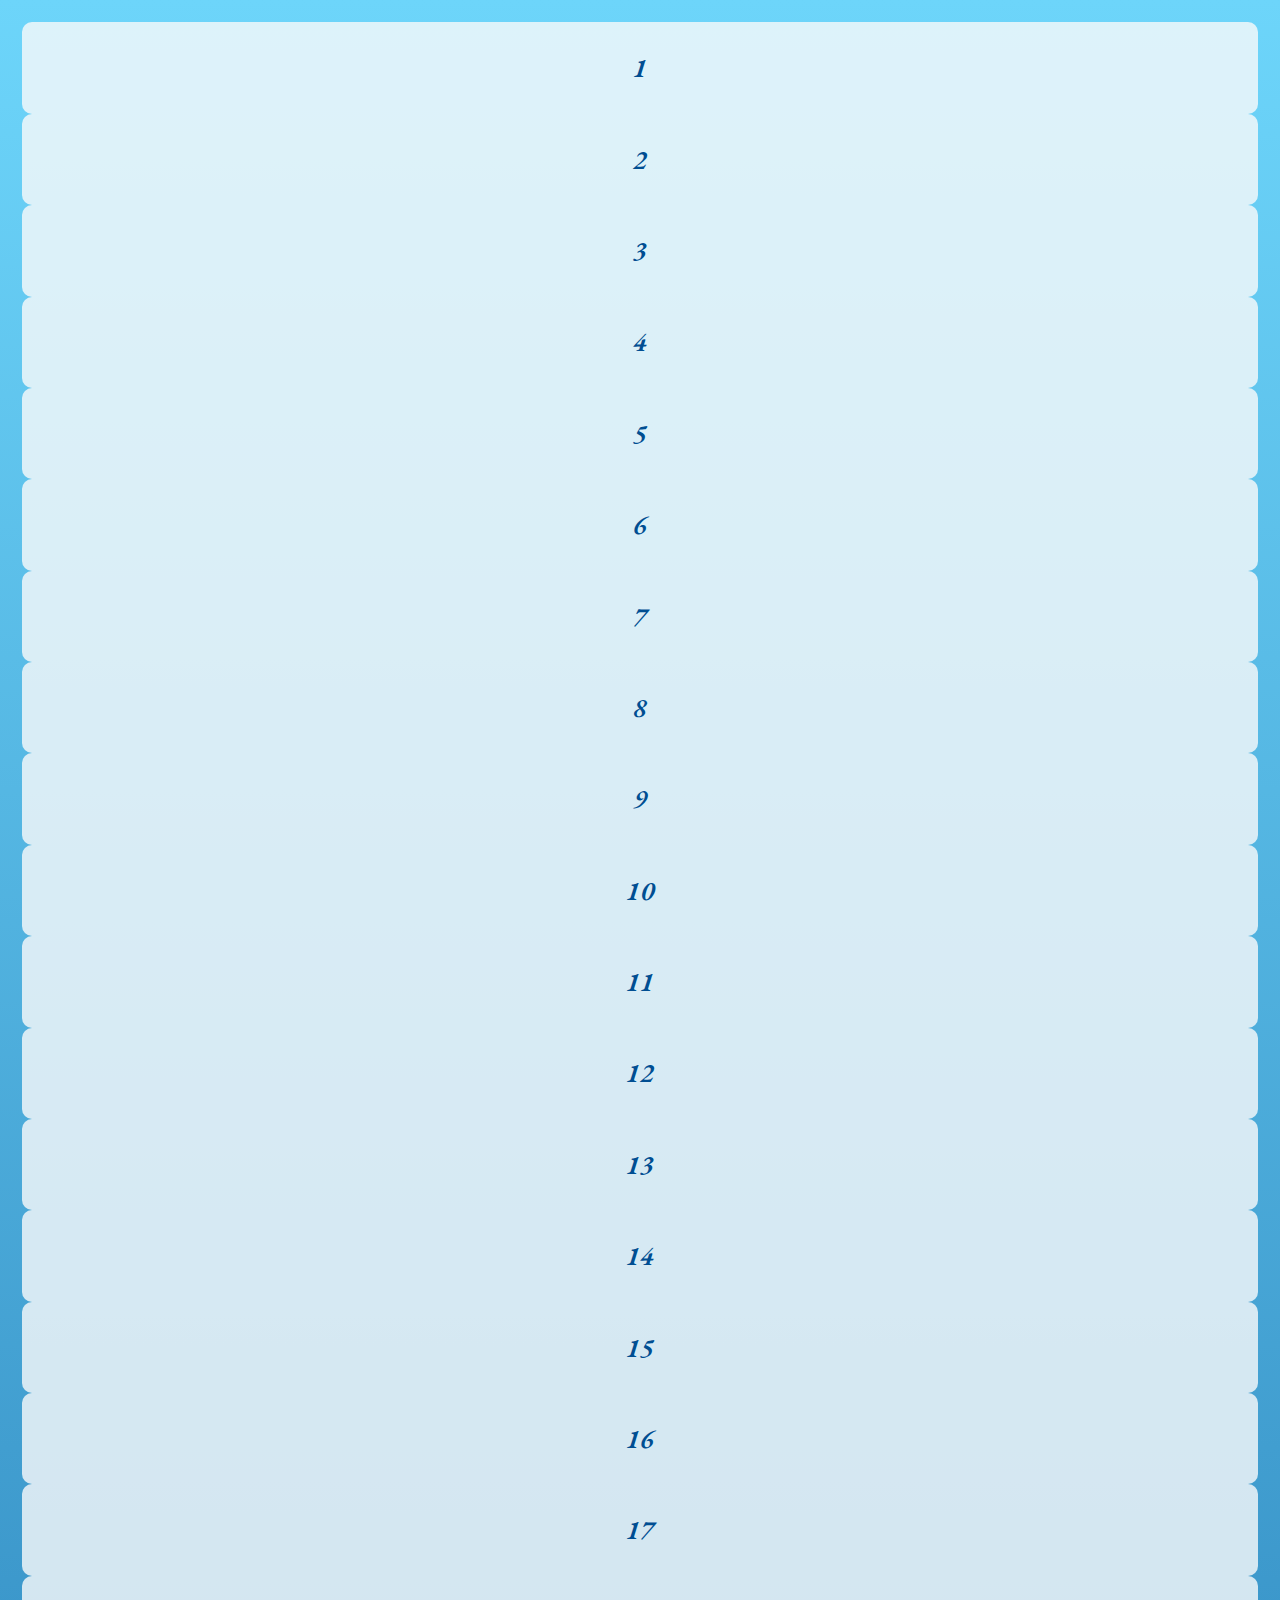
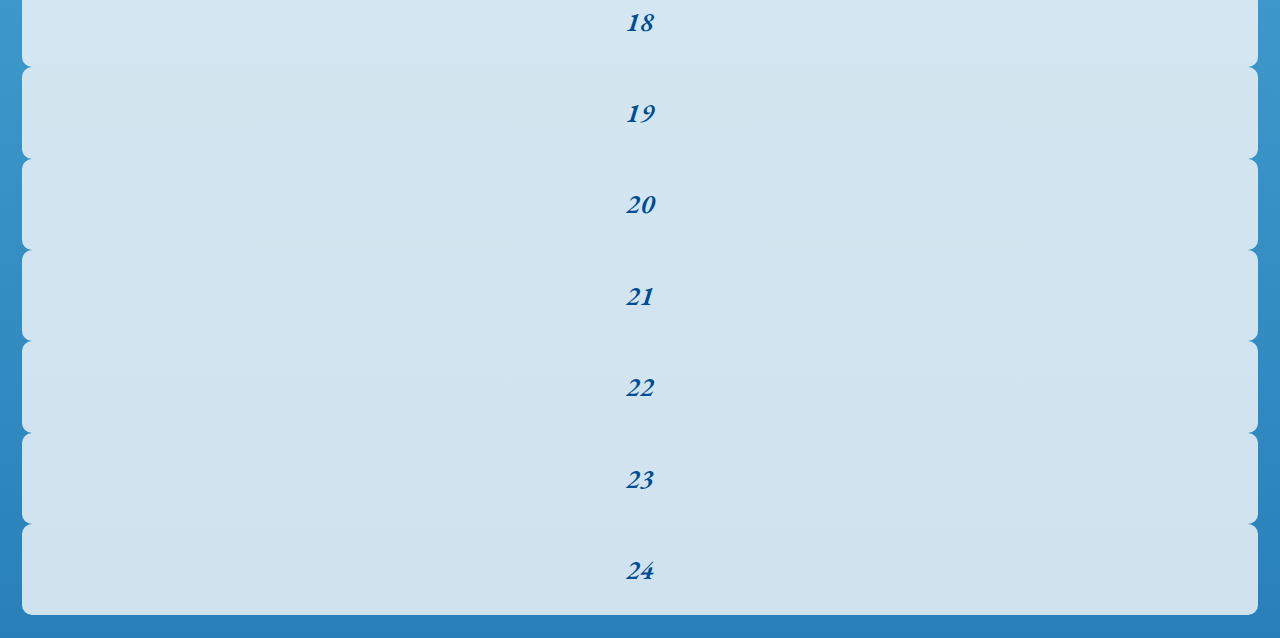
==== esercitazioneGrid2/index.html @ 694fe506 "nuova esercitazione" ====
<!DOCTYPE html>
<html lang="en">
<head>
    <meta charset="UTF-8">
    <meta http-equiv="X-UA-Compatible" content="IE=edge">
    <meta name="viewport" content="width=device-width, initial-scale=1.0">
    <link rel="stylesheet" href="style.css">
    <title>Grdi Due esercitazione</title>
</head>
<body>
    
    <div class="contenitore">
        <div class="elemento elm1">1</div>
        <div class="elemento elm2">2</div>
        <div class="elemento elm3">3</div>
        <div class="elemento elm4">4</div>
        <div class="elemento elm5">5</div>
        <div class="elemento elm6">6</div>
        <div class="elemento elm7">7</div>
        <div class="elemento elm8">8</div>
        <div class="elemento elm9">9</div>
        <div class="elemento elm10">10</div>
        <div class="elemento elm11">11</div>
        <div class="elemento elm12">12</div>
        <div class="elemento elm13">13</div>
        <div class="elemento elm14">14</div>
        <div class="elemento elm15">15</div>
        <div class="elemento elm16">16</div>
        <div class="elemento elm17">17</div>
        <div class="elemento elm18">18</div>
        <div class="elemento elm19">19</div>
        <div class="elemento elm20">20</div>
        <div class="elemento elm21">21</div>
        <div class="elemento elm22">22</div>
        <div class="elemento elm23">23</div>
        <div class="elemento elm24">24</div>
      </div>


</body>
</html>
---- esercitazioneGrid2/style.css ----
@import url("https://fonts.googleapis.com/css?family=EB+Garamond:400,400i,600,600i,800");
/* prprietà generali */
* {
  box-sizing: border-box;
  margin: 0;
  padding: 0;
}

img {
  max-width: 100%;
}

html {
  min-height: 100%;
}

body {
  min-height: 100%;
  color: #333333;
  font: 1.4em/1.8 "EB Garamond", serif;
  margin: 0;
  padding: 0;
  background: linear-gradient(to top, #2980b9, #6dd5fa);
}

@media (max-width: 37.5rem) {
  body {
    font-size: 1.2em;
  }
}

h1 {
  line-height: 1;
  font-weight: 600;
  font-style: italic;
  opacity: 0.75;
}

/* prprietà grid  */

.contenitore {
  padding: 1em;
 
}

.elemento {
  background-color: rgba(250, 250, 250, 0.8);
  padding: 1em;
  border-radius: 10px;
  text-align: center;
  color: #004e92;
  font-weight: 600;
  font-style: italic;
  font-size: 1.2em;
  line-height: 1.4;
}
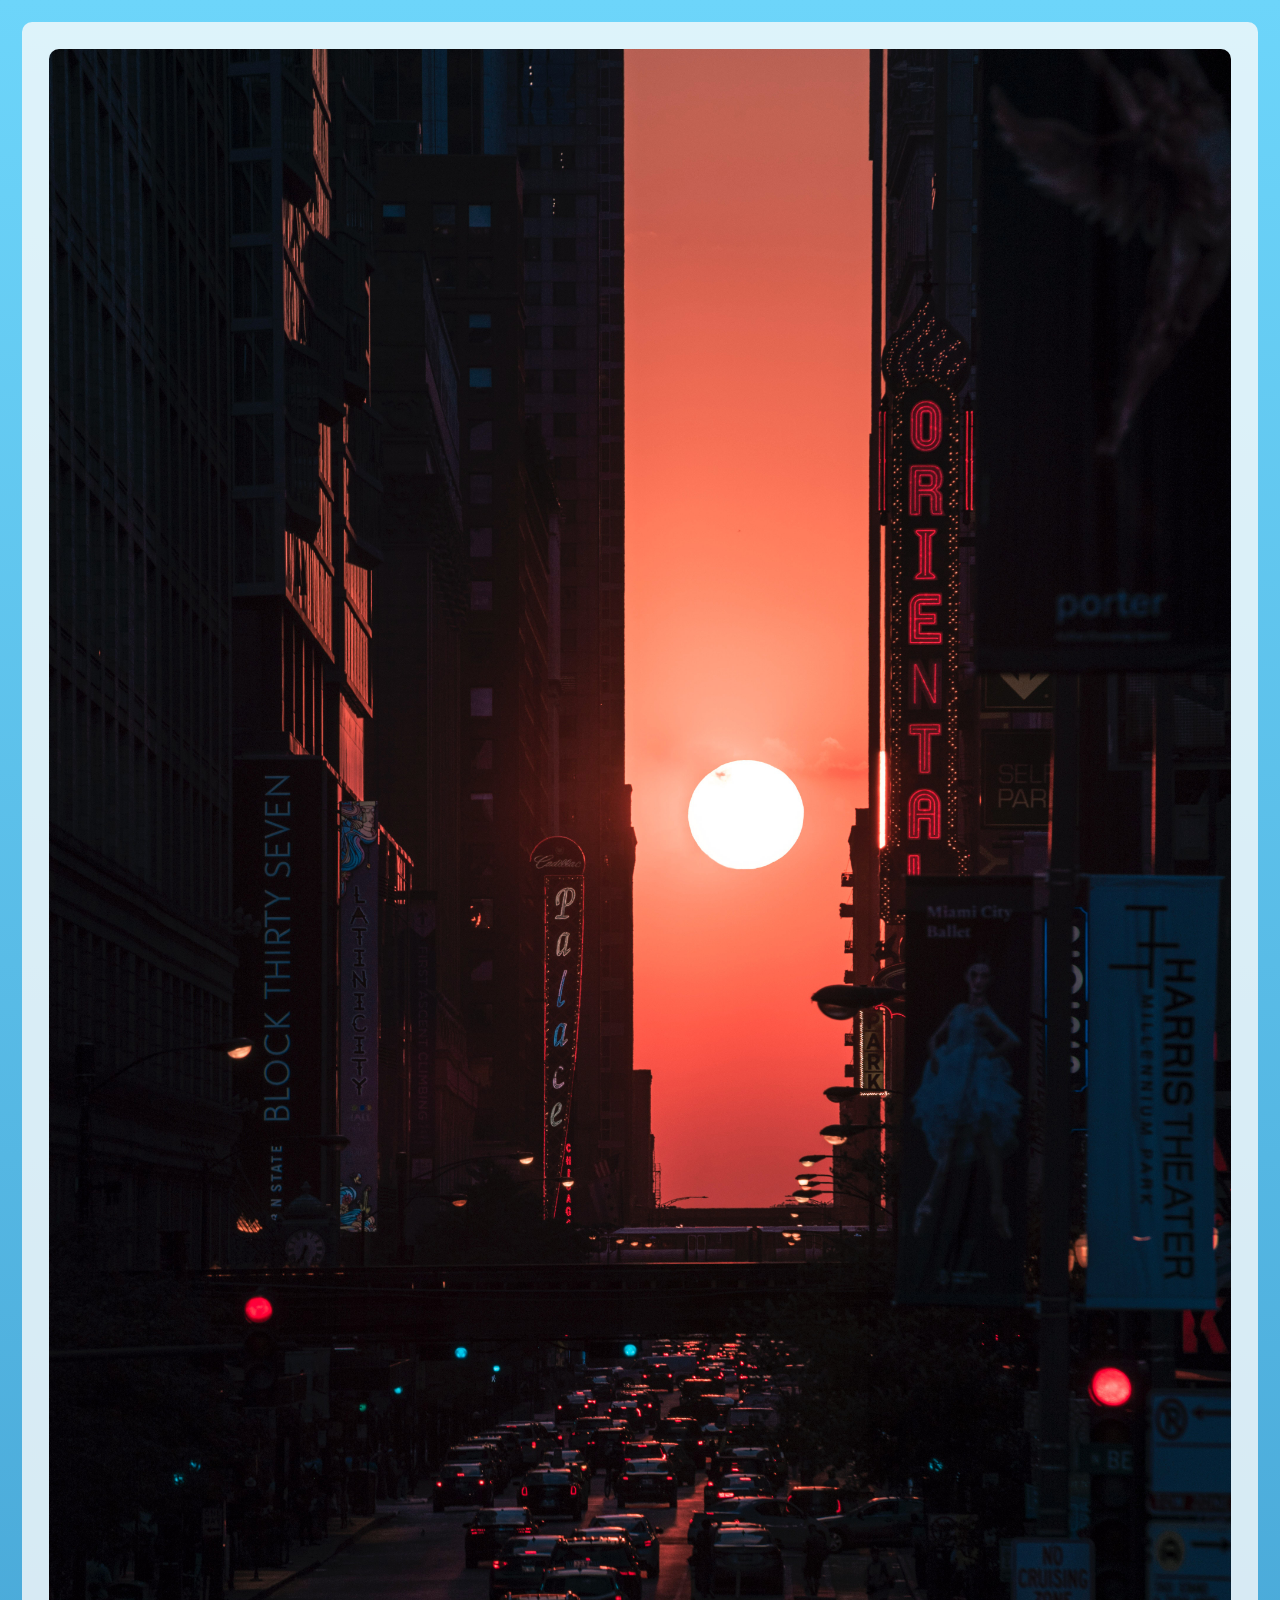
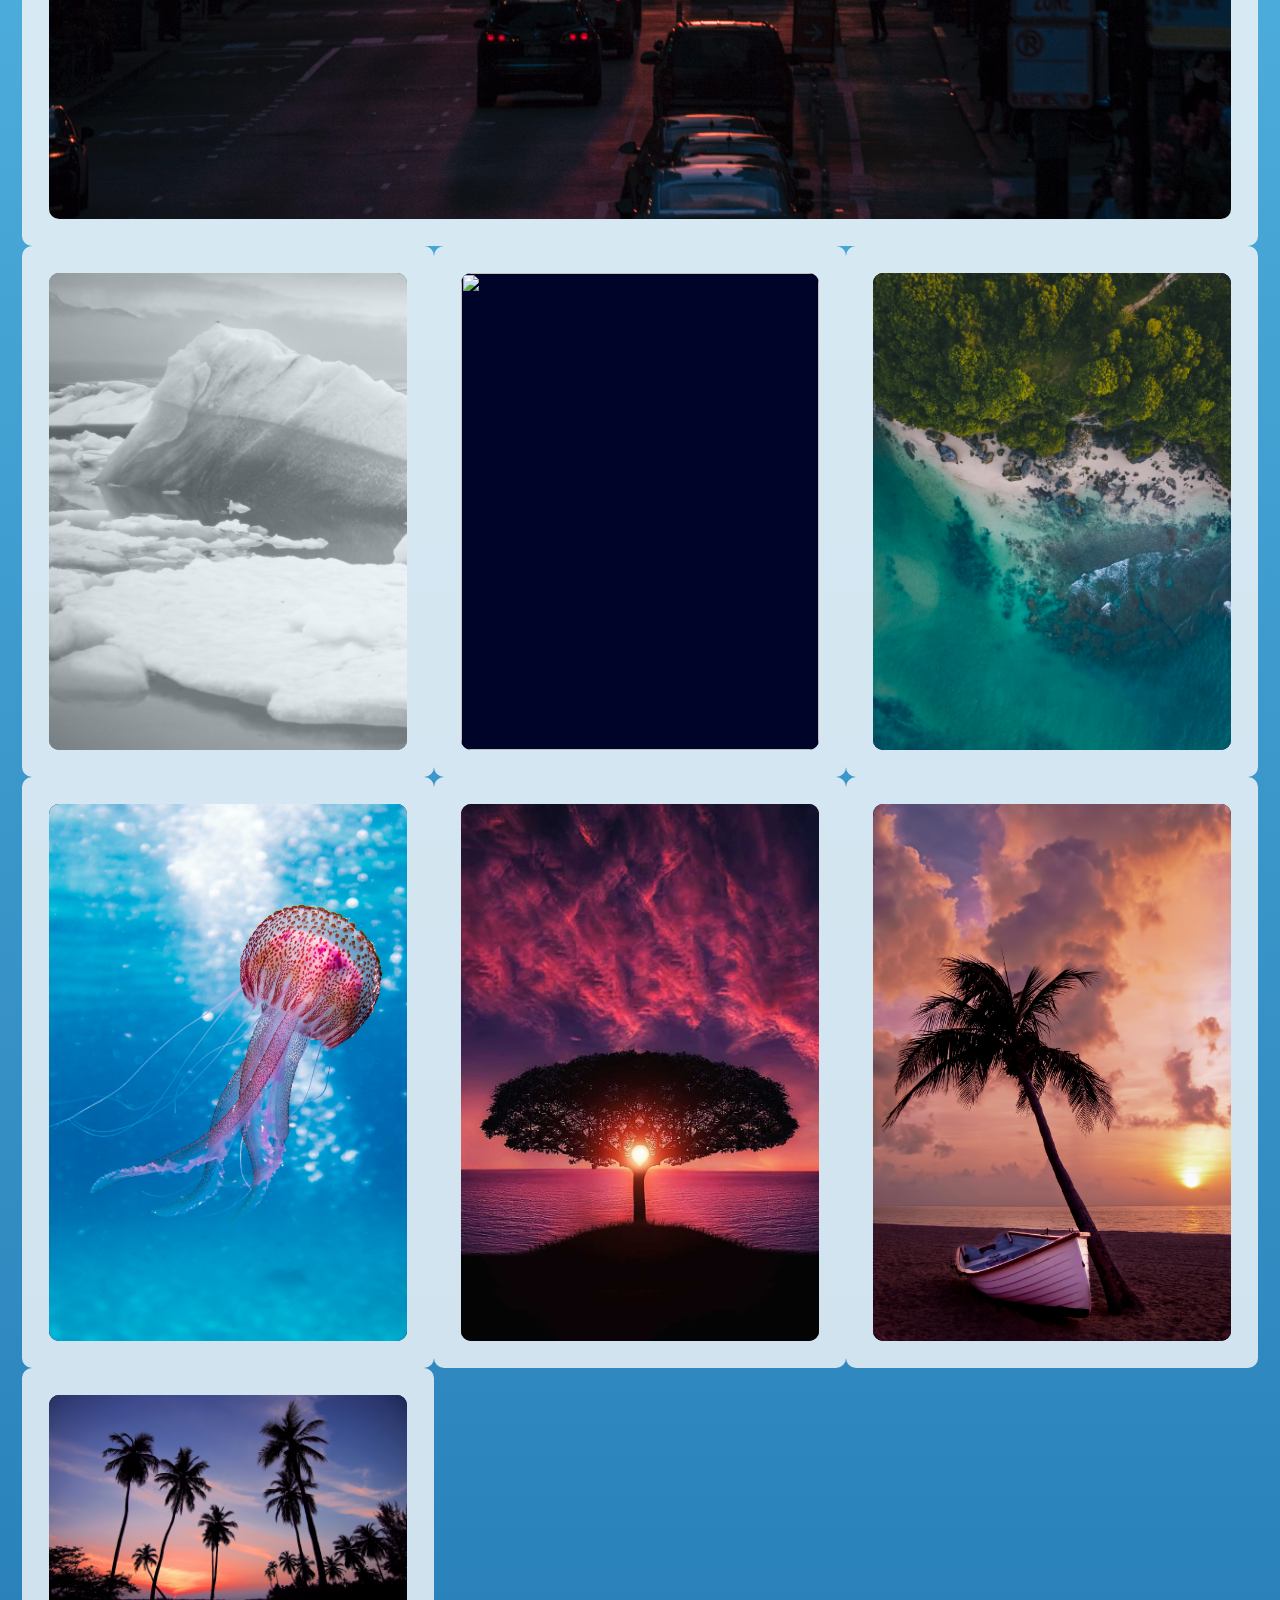
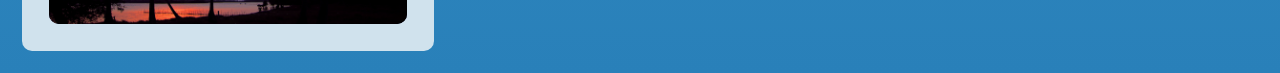
==== commit d799b399: "grid + foto" ====
--- a/esercitazioneGrid2/index.html
+++ b/esercitazioneGrid2/index.html
@@ -10,15 +10,31 @@
 <body>
     
     <div class="contenitore">
-        <div class="elemento elm1">1</div>
-        <div class="elemento elm2">2</div>
-        <div class="elemento elm3">3</div>
-        <div class="elemento elm4">4</div>
-        <div class="elemento elm5">5</div>
-        <div class="elemento elm6">6</div>
-        <div class="elemento elm7">7</div>
-        <div class="elemento elm8">8</div>
-        <div class="elemento elm9">9</div>
+        <div class="elemento elm1">
+            <img class="foto" src="./foto/foto1.jpg" alt="">
+        </div>
+        <div class="elemento elm2">
+            <img class="foto" src="./foto/foto2.jpg" alt="">
+        </div>
+        <div class="elemento elm3">
+            <img class="foto" src="./foto/foto3.jpg" alt="">
+        </div>
+        <div class="elemento elm4">
+            <img class="foto" src="./foto/foto4.jpg" alt="">
+        </div>
+        <div class="elemento elm5">
+            <img class="foto" src="./foto/foto5.jpg" alt="">
+        </div>
+        <div class="elemento elm6">
+            <img class="foto" src="./foto/foto6.jpg" alt="">
+        </div>
+        <div class="elemento elm7">
+            <img class="foto" src="./foto/foto7.jpg" alt="">
+        </div>
+        <div class="elemento elm8">
+            <img class="foto" src="./foto/foto8.jpg" alt="">
+        </div>
+   <!--      <div class="elemento elm9">9</div>
         <div class="elemento elm10">10</div>
         <div class="elemento elm11">11</div>
         <div class="elemento elm12">12</div>
@@ -33,7 +49,7 @@
         <div class="elemento elm21">21</div>
         <div class="elemento elm22">22</div>
         <div class="elemento elm23">23</div>
-        <div class="elemento elm24">24</div>
+        <div class="elemento elm24">24</div> -->
       </div>
 
 
--- a/esercitazioneGrid2/style.css
+++ b/esercitazioneGrid2/style.css
@@ -7,7 +7,7 @@
 }
 
 img {
-  max-width: 100%;
+  width: 100%;
 }
 
 html {
@@ -40,7 +40,9 @@
 
 .contenitore {
   padding: 1em;
- 
+  display: grid;
+  grid-template-columns: repeat(auto-fit, minmax(350px, 1fr));
+  grid-auto-flow: dense;
 }
 
 .elemento {
@@ -53,4 +55,41 @@
   font-style: italic;
   font-size: 1.2em;
   line-height: 1.4;
-}+}
+
+.elm1 {
+  grid-column: 1 / span 3;
+  grid-row: 1 / 3;
+}
+
+
+
+
+/*  .foto{
+    overflow: hidden;
+    background: linear-gradient(38deg, #000428);
+    border-radius: 10px;
+    display: block;
+    opacity: 0.6;
+     filter: grayscale(100%); 
+    height: 100%;
+    object-fit: cover;
+    object-fit: center top;
+}  */
+
+.foto {
+  overflow: hidden;
+  background: linear-gradient(38deg, #000428);
+  border-radius: 10px;
+  display: block;
+
+  height: 100%;
+  object-fit: cover;
+  object-position: center;
+}
+
+.elm2 .foto {
+  object-position: left;
+  opacity: 0.6;
+  filter: grayscale(100%);
+}
